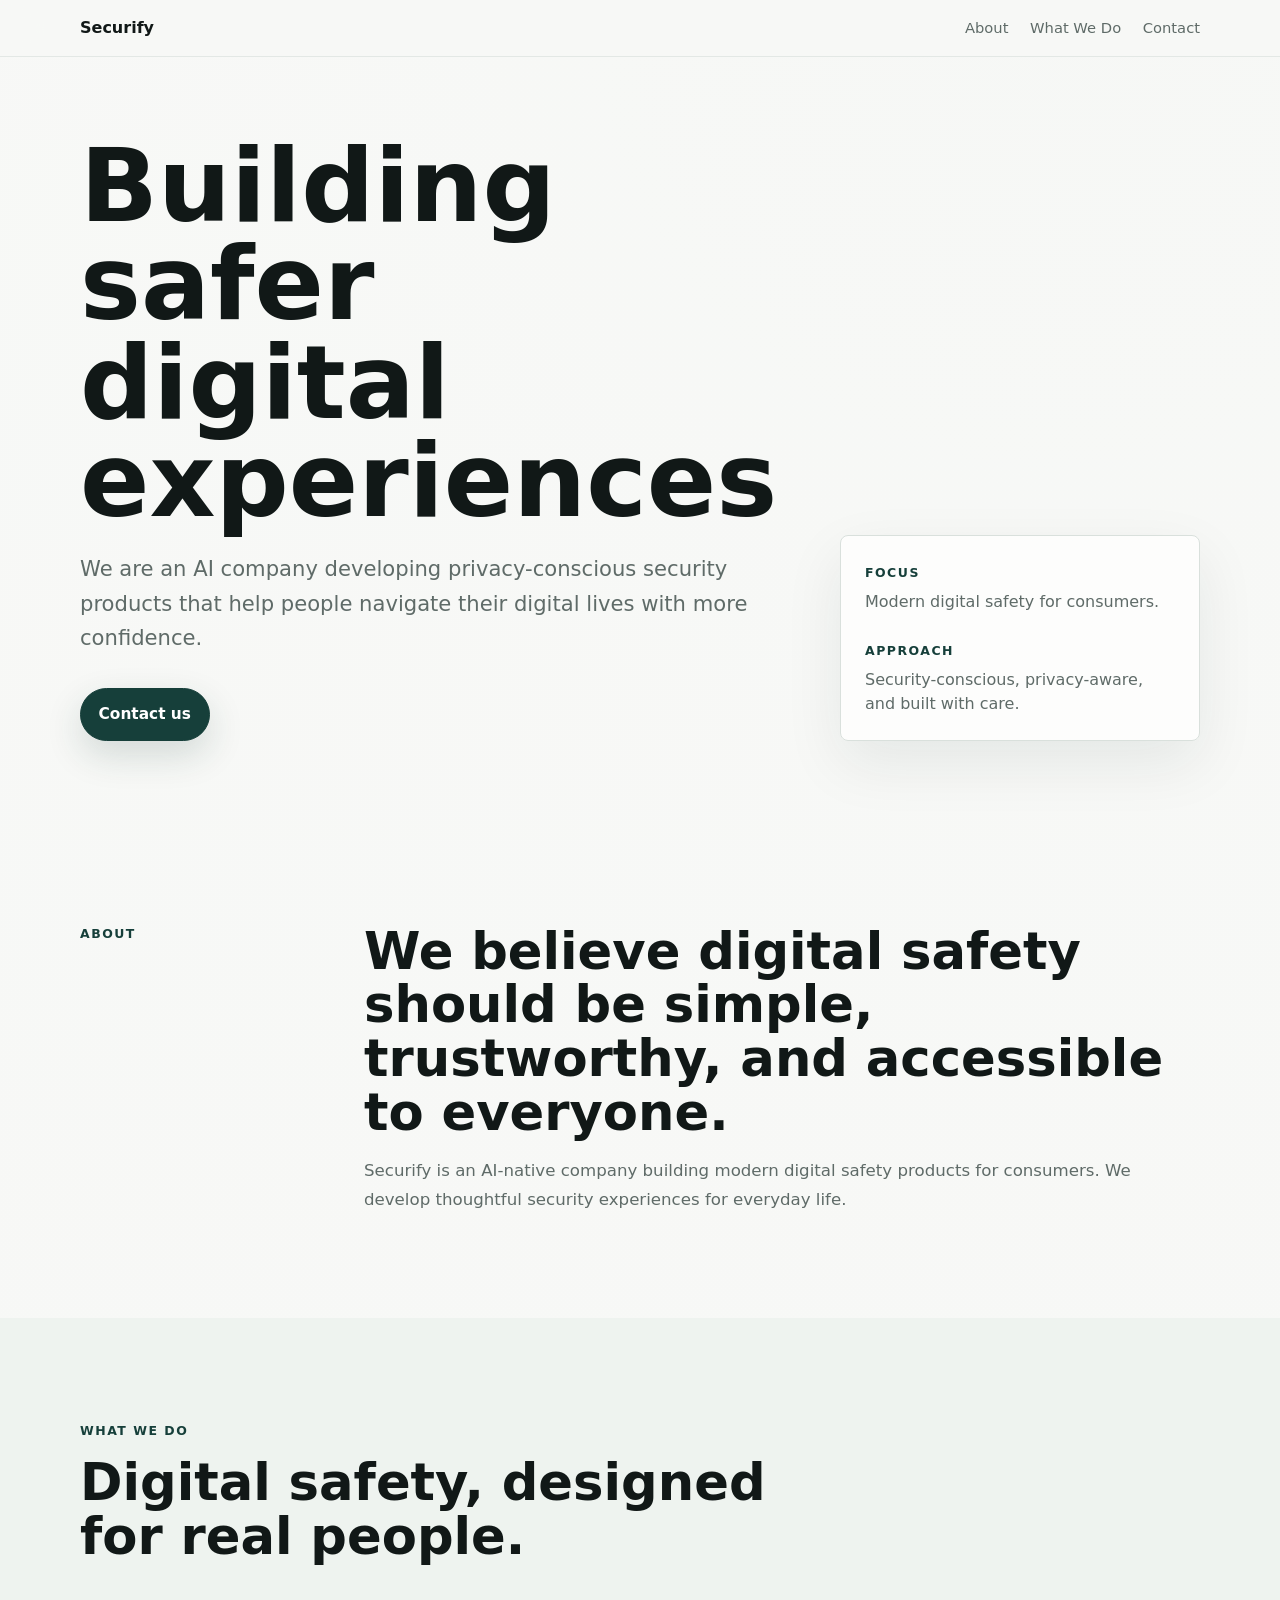
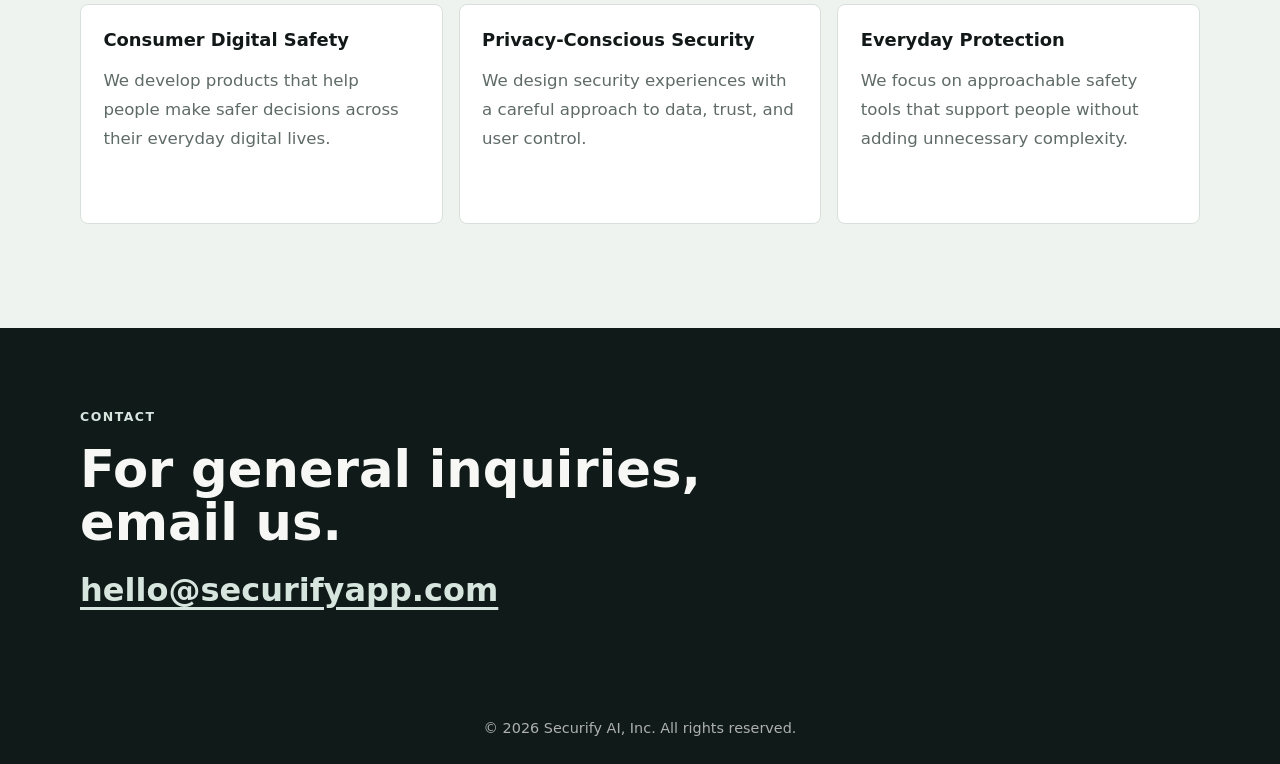
==== index.html @ 361f5d44 "feat: Share minimal notes for App Store biz enrollment" ====
<!DOCTYPE html>
<html lang="en">
  <head>
    <meta charset="UTF-8" />
    <meta name="viewport" content="width=device-width, initial-scale=1.0" />
    <title>Securify</title>
    <link rel="icon" type="image/svg+xml" href="./favicon.svg" />
    <link rel="stylesheet" href="./styles.css" />
  </head>
  <body>
    <header class="site-header" aria-label="Primary navigation">
      <a class="brand" href="#home" aria-label="Securify home">Securify</a>
      <nav class="site-nav" aria-label="Site navigation">
        <a href="#about">About</a>
        <a href="#work">What We Do</a>
        <a href="#contact">Contact</a>
      </nav>
    </header>

    <main id="home">
      <section class="hero section">
        <div class="section__inner hero__grid">
          <div class="hero__content">
            <h1>Building safer digital experiences</h1>
            <p class="hero__subheadline">
              We are an AI company developing privacy-conscious security
              products that help people navigate their digital lives with more
              confidence.
            </p>
            <a class="button" href="mailto:support@securifyapp.com">Contact us</a>
          </div>
          <div class="signal-panel" aria-label="Company focus">
            <div>
              <span class="signal-panel__label">Focus</span>
              <p>Modern digital safety for consumers.</p>
            </div>
            <div>
              <span class="signal-panel__label">Approach</span>
              <p>Security-conscious, privacy-aware, and built with care.</p>
            </div>
          </div>
        </div>
      </section>

      <section class="section" id="about" aria-labelledby="about-title">
        <div class="section__inner split">
          <p class="section-label">About</p>
          <div class="section-copy">
            <h2 id="about-title">
              We believe digital safety should be simple, trustworthy, and
              accessible to everyone.
            </h2>
            <p>
              Securify is an AI-native company building modern digital safety
              products for consumers. We develop
              thoughtful security experiences for everyday life.
            </p>
          </div>
        </div>
      </section>

      <section class="section section--soft" id="work" aria-labelledby="work-title">
        <div class="section__inner">
          <div class="section-heading">
            <p class="section-label">What We Do</p>
            <h2 id="work-title">Digital safety, designed for real people.</h2>
          </div>
          <div class="cards" aria-label="High-level areas of work">
            <article class="card">
              <h3>Consumer Digital Safety</h3>
              <p>
                We develop products that help people make safer decisions
                across their everyday digital lives.
              </p>
            </article>
            <article class="card">
              <h3>Privacy-Conscious Security</h3>
              <p>
                We design security experiences with a careful approach to data,
                trust, and user control.
              </p>
            </article>
            <article class="card">
              <h3>Everyday Protection</h3>
              <p>
                We focus on approachable safety tools that support people
                without adding unnecessary complexity.
              </p>
            </article>
          </div>
        </div>
      </section>

      <section class="section section--contact" id="contact" aria-labelledby="contact-title">
        <div class="section__inner contact-block">
          <p class="section-label">Contact</p>
          <h2 id="contact-title">For general inquiries, email us.</h2>
          <a class="contact-link" href="mailto:hello@securifyapp.com">hello@securifyapp.com</a>
        </div>
      </section>
    </main>

    <footer class="site-footer">
      <p>&copy; 2026 Securify AI, Inc. All rights reserved.</p>
    </footer>
  </body>
</html>
---- styles.css ----
:root {
  color-scheme: light;
  --bg: #f7f8f6;
  --bg-soft: #eef3ef;
  --surface: #ffffff;
  --surface-muted: #f5f7f4;
  --text: #111817;
  --muted: #5f6b68;
  --quiet: #87908d;
  --line: #d9e0dc;
  --accent: #163f3a;
  --accent-soft: #d7e5df;
  --shadow: rgba(18, 36, 34, 0.08);
  --max-width: 1120px;
}

* {
  box-sizing: border-box;
}

html {
  scroll-behavior: smooth;
}

html,
body {
  margin: 0;
  min-height: 100%;
}

body {
  background:
    linear-gradient(180deg, rgba(247, 248, 246, 0.96), rgba(247, 248, 246, 1)),
    radial-gradient(circle at 82% 0%, rgba(215, 229, 223, 0.68), transparent 30%);
  color: var(--text);
  font-family:
    Inter, ui-sans-serif, system-ui, -apple-system, BlinkMacSystemFont, "Segoe UI",
    sans-serif;
  line-height: 1.5;
  text-rendering: optimizeLegibility;
}

a {
  color: inherit;
  text-underline-offset: 0.18em;
}

a:focus-visible,
button:focus-visible {
  outline: 3px solid rgba(22, 63, 58, 0.24);
  outline-offset: 4px;
}

.site-header {
  position: sticky;
  top: 0;
  z-index: 10;
  display: flex;
  align-items: center;
  justify-content: space-between;
  gap: 1.5rem;
  width: 100%;
  padding: 1rem max(1.25rem, calc((100vw - var(--max-width)) / 2));
  border-bottom: 1px solid rgba(217, 224, 220, 0.68);
  background: rgba(247, 248, 246, 0.86);
  backdrop-filter: blur(18px);
}

.brand {
  font-size: 1rem;
  font-weight: 650;
  letter-spacing: 0;
  text-decoration: none;
}

.site-nav {
  display: flex;
  align-items: center;
  gap: 1.35rem;
  color: var(--muted);
  font-size: 0.92rem;
}

.site-nav a {
  text-decoration: none;
}

.site-nav a:hover {
  color: var(--text);
}

.section {
  padding: 6.5rem 1.25rem;
}

.section__inner {
  width: min(100%, var(--max-width));
  margin: 0 auto;
}

.hero {
  min-height: 76vh;
  min-height: 76dvh;
  display: flex;
  align-items: center;
  padding-top: 5rem;
  padding-bottom: 5rem;
}

.hero__grid {
  display: grid;
  grid-template-columns: minmax(0, 1fr) minmax(280px, 360px);
  gap: 5rem;
  align-items: end;
}

.hero__content {
  max-width: 760px;
}

.eyebrow,
.section-label,
.signal-panel__label {
  margin: 0;
  color: var(--accent);
  font-size: 0.78rem;
  font-weight: 700;
  letter-spacing: 0.12em;
  text-transform: uppercase;
}

h1,
h2,
h3,
p {
  margin-top: 0;
}

h1 {
  max-width: 12ch;
  margin-bottom: 1.35rem;
  font-size: clamp(3.5rem, 8vw, 7rem);
  font-weight: 620;
  letter-spacing: 0;
  line-height: 0.96;
}

h2 {
  margin-bottom: 1rem;
  font-size: clamp(2rem, 4vw, 3.4rem);
  font-weight: 600;
  letter-spacing: 0;
  line-height: 1.05;
}

h3 {
  margin-bottom: 0.75rem;
  font-size: 1.12rem;
  font-weight: 650;
  letter-spacing: 0;
}

.hero__subheadline {
  max-width: 62ch;
  margin-bottom: 2rem;
  color: var(--muted);
  font-size: clamp(1.1rem, 2vw, 1.32rem);
  line-height: 1.65;
}

.button {
  display: inline-flex;
  align-items: center;
  min-height: 3rem;
  padding: 0.85rem 1.1rem;
  border: 1px solid var(--accent);
  border-radius: 999px;
  background: var(--accent);
  color: #ffffff;
  font-size: 0.96rem;
  font-weight: 650;
  text-decoration: none;
  box-shadow: 0 14px 36px rgba(22, 63, 58, 0.16);
  transition:
    background 160ms ease,
    transform 160ms ease,
    box-shadow 160ms ease;
}

.button:hover {
  background: #0f312d;
  transform: translateY(-1px);
  box-shadow: 0 18px 42px rgba(22, 63, 58, 0.2);
}

.signal-panel {
  display: grid;
  gap: 1.5rem;
  padding: 1.5rem;
  border: 1px solid var(--line);
  border-radius: 8px;
  background: rgba(255, 255, 255, 0.72);
  box-shadow: 0 22px 60px var(--shadow);
}

.signal-panel p {
  margin: 0.35rem 0 0;
  color: var(--muted);
  font-size: 1rem;
}

.split {
  display: grid;
  grid-template-columns: 220px minmax(0, 1fr);
  gap: 4rem;
  align-items: start;
}

.section-copy {
  max-width: 800px;
}

.section-copy p,
.card p {
  margin-bottom: 0;
  color: var(--muted);
  font-size: 1.04rem;
  line-height: 1.75;
}

.section--soft {
  background: var(--bg-soft);
}

.section-heading {
  max-width: 720px;
  margin-bottom: 2.5rem;
}

.section-heading .section-label {
  margin-bottom: 1rem;
}

.cards {
  display: grid;
  grid-template-columns: repeat(3, minmax(0, 1fr));
  gap: 1rem;
}

.card {
  min-height: 220px;
  padding: 1.4rem;
  border: 1px solid var(--line);
  border-radius: 8px;
  background: var(--surface);
}

.contact-link {
  color: var(--accent);
  font-weight: 650;
}

.section--contact {
  padding-top: 5rem;
  padding-bottom: 5rem;
  background: #101a18;
  color: #f7f8f6;
}

.contact-block {
  max-width: var(--max-width);
}

.contact-block .section-label {
  margin-bottom: 1rem;
  color: var(--accent-soft);
}

.contact-block h2 {
  max-width: 700px;
}

.contact-link {
  color: #d7e5df;
  font-size: clamp(1.35rem, 3vw, 2rem);
}

.site-footer {
  padding: 1.5rem 1.25rem;
  background: #101a18;
  color: rgba(247, 248, 246, 0.68);
  text-align: center;
}

.site-footer p {
  margin: 0;
  font-size: 0.9rem;
}

body.page--policy {
  overflow-x: hidden;
  overflow-y: auto;
  background:
    radial-gradient(circle at 18% 78%, rgba(255, 198, 151, 0.54), transparent 30%),
    radial-gradient(circle at 83% 12%, rgba(187, 150, 225, 0.32), transparent 28%),
    linear-gradient(125deg, #d37f6f 0%, #c98f92 42%, #6c5671 100%);
  color: #fff4ee;
}

.policy-page {
  position: relative;
  min-height: 100vh;
  min-height: 100dvh;
  padding: 3rem 1.5rem;
}

.policy-page::before {
  content: "";
  position: fixed;
  inset: 0;
  background-image:
    linear-gradient(rgba(255, 255, 255, 0.028) 1px, transparent 1px),
    linear-gradient(90deg, rgba(255, 255, 255, 0.022) 1px, transparent 1px);
  background-size: 120px 120px;
  mix-blend-mode: soft-light;
  opacity: 0.08;
  pointer-events: none;
}

.policy-card {
  position: relative;
  z-index: 1;
  width: min(100%, 860px);
  margin: 0 auto;
  padding: 2.25rem;
  border: 1px solid rgba(255, 244, 238, 0.18);
  border-radius: 28px;
  background: rgba(91, 48, 62, 0.22);
  box-shadow:
    0 24px 60px rgba(55, 20, 31, 0.2),
    inset 0 1px 0 rgba(255, 255, 255, 0.08);
  backdrop-filter: blur(18px);
}

.policy-eyebrow,
.policy-meta {
  margin: 0;
  color: rgba(255, 244, 238, 0.7);
}

.policy-eyebrow {
  font-size: 0.95rem;
  letter-spacing: 0.12em;
  text-transform: uppercase;
}

.policy-card h1 {
  max-width: 10ch;
  margin-top: 0.8rem;
  margin-bottom: 0.75rem;
  font-size: clamp(2.5rem, 8vw, 5.5rem);
  line-height: 0.95;
}

.policy-intro {
  max-width: 58ch;
  margin: 0 0 2rem;
  color: rgba(255, 244, 238, 0.9);
  font-size: 1.05rem;
  line-height: 1.7;
}

.policy-content {
  display: grid;
  gap: 1.5rem;
}

.policy-content section {
  display: grid;
  gap: 0.6rem;
}

.policy-content h2 {
  margin: 0;
  font-size: 1.1rem;
  letter-spacing: 0;
}

.policy-content p,
.policy-content li {
  margin: 0;
  color: rgba(255, 244, 238, 0.9);
  font-size: 1rem;
  line-height: 1.7;
}

.policy-content ul {
  display: grid;
  gap: 0.45rem;
  margin: 0;
  padding-left: 1.25rem;
}

.policy-link {
  color: inherit;
}

.policy-link:hover {
  color: #ffffff;
}

@media (max-width: 820px) {
  .site-header {
    align-items: flex-start;
    flex-direction: column;
    gap: 0.9rem;
  }

  .site-nav {
    width: 100%;
    gap: 0.85rem;
    overflow-x: auto;
    padding-bottom: 0.15rem;
  }

  .hero {
    min-height: auto;
    padding-top: 4.5rem;
  }

  .hero__grid,
  .split,
  .cards {
    grid-template-columns: 1fr;
  }

  .hero__grid,
  .split {
    gap: 2.5rem;
  }

  .section {
    padding: 4.5rem 1.1rem;
  }

  h1 {
    max-width: 11ch;
    font-size: clamp(3rem, 14vw, 4.8rem);
  }

  h2 {
    font-size: clamp(1.75rem, 8vw, 2.6rem);
  }

}

@media (max-width: 520px) {
  .site-nav {
    font-size: 0.86rem;
  }

  .button {
    width: 100%;
    justify-content: center;
  }

  .signal-panel,
  .card {
    padding: 1.15rem;
  }

  .policy-page {
    padding:
      calc(1.25rem + env(safe-area-inset-top))
      1rem
      calc(1.5rem + env(safe-area-inset-bottom));
  }

  .policy-card {
    padding: 1.35rem;
    border-radius: 22px;
  }

  .policy-card h1 {
    max-width: none;
    margin-bottom: 0.85rem;
    font-size: clamp(2rem, 13vw, 3rem);
    line-height: 0.95;
  }

  .policy-intro,
  .policy-content p,
  .policy-content li {
    font-size: 0.98rem;
  }
}
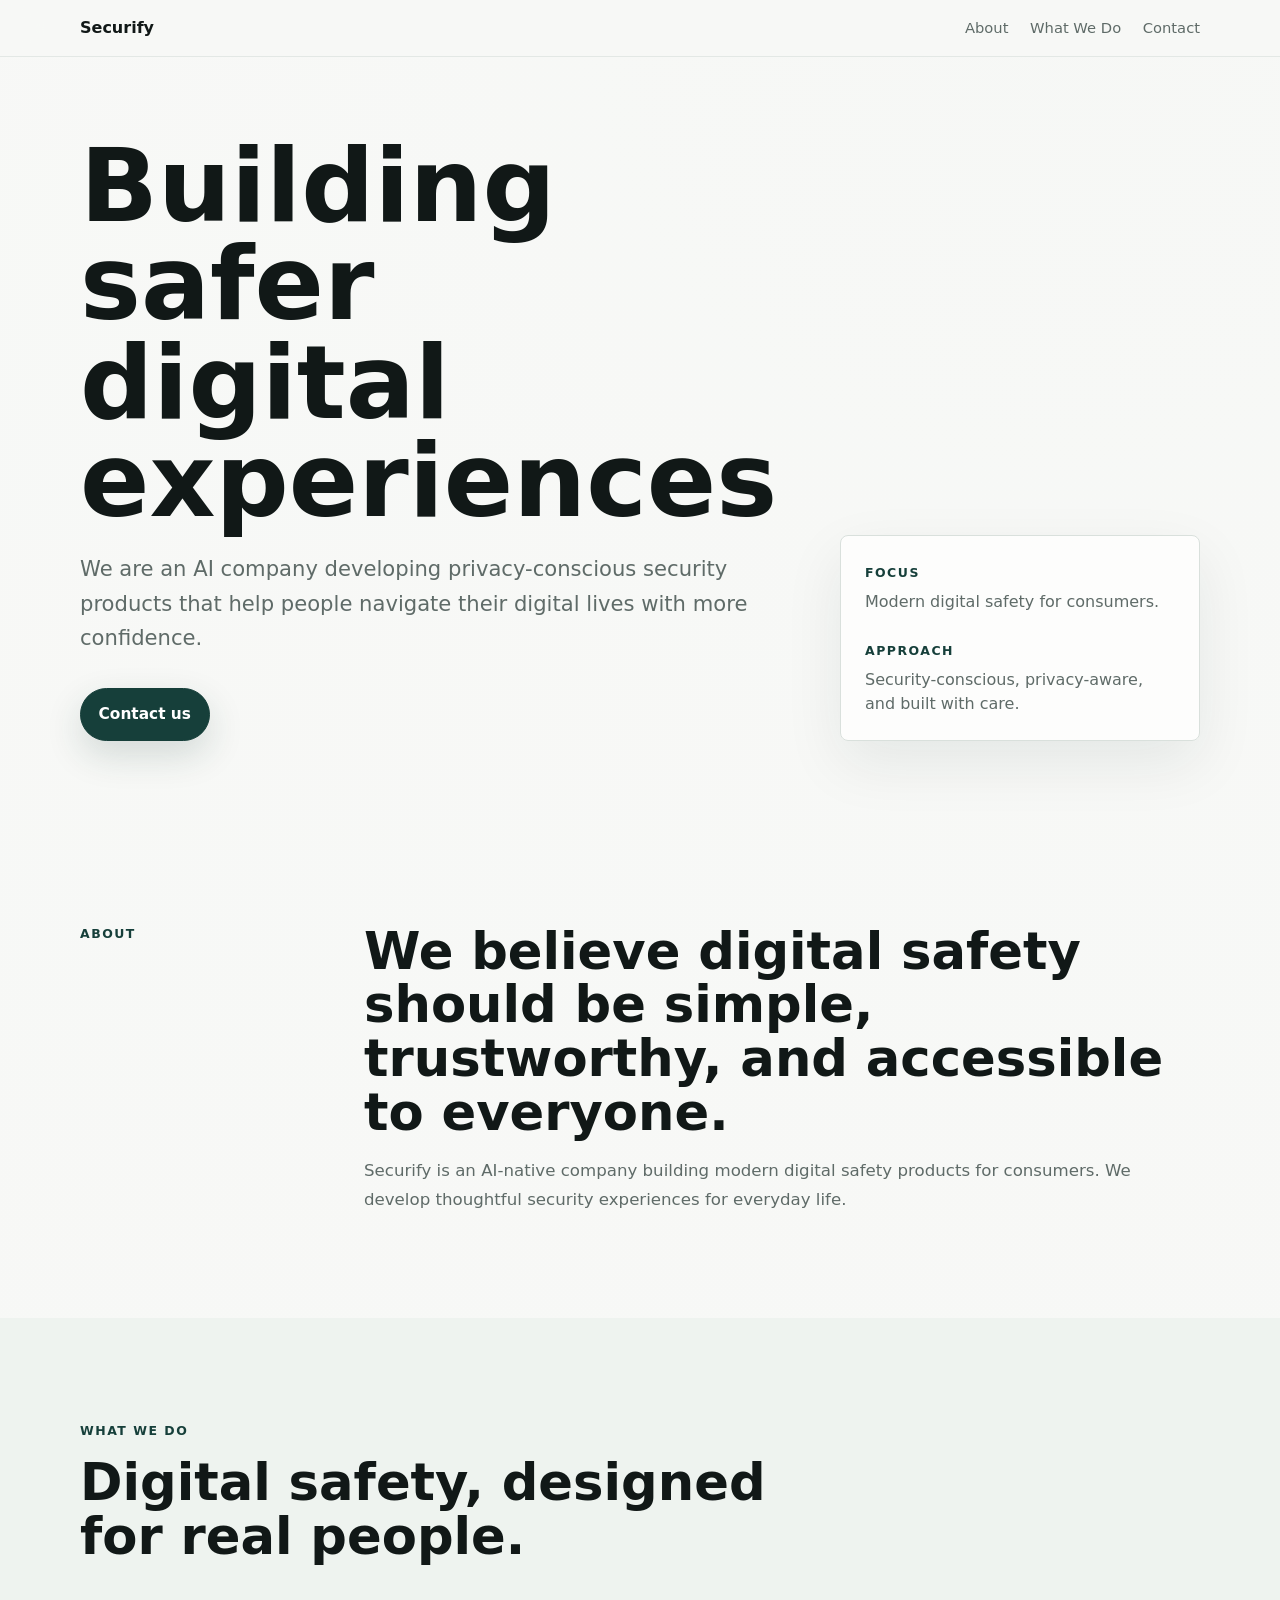
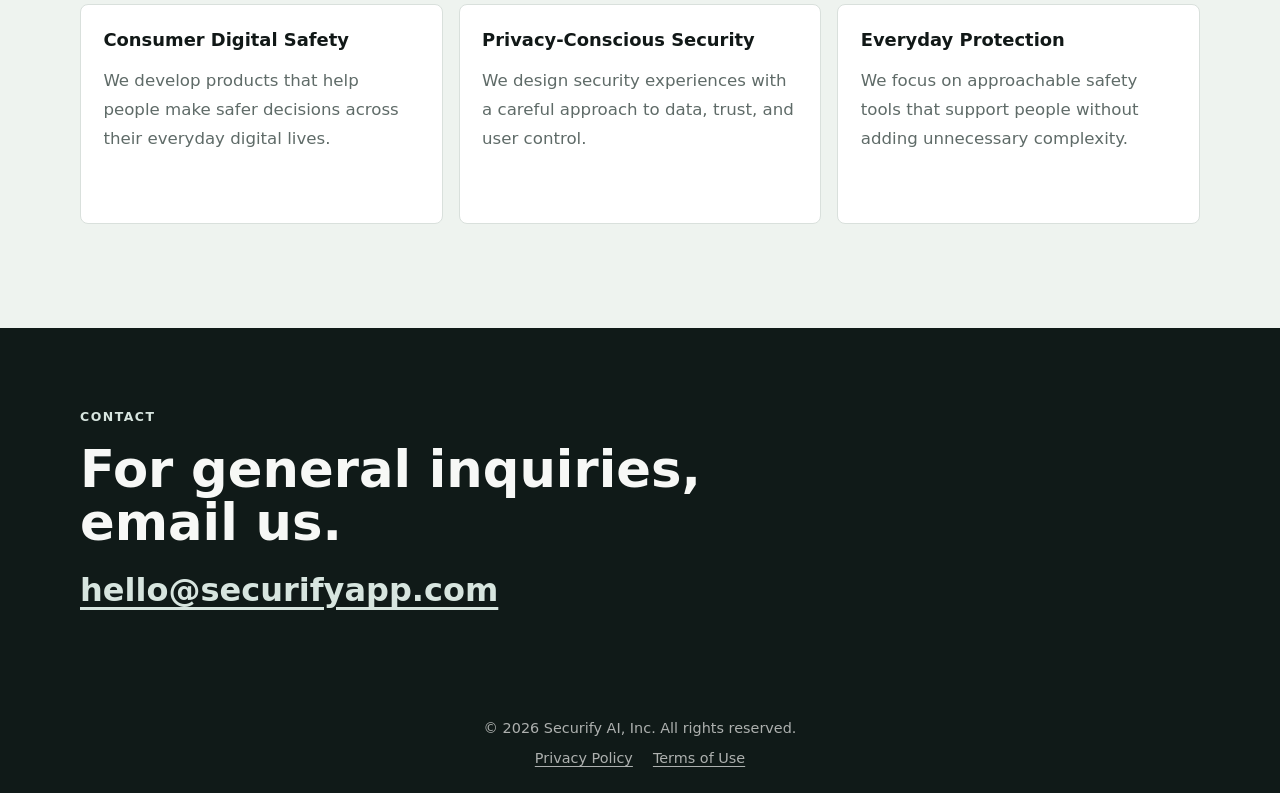
==== commit 907fde03: "feat: Link privacy policy and terms of use from homepage footer Co-Authored-By: Claude Sonnet 5 <nor" ====
--- a/index.html
+++ b/index.html
@@ -3,8 +3,12 @@
   <head>
     <meta charset="UTF-8" />
     <meta name="viewport" content="width=device-width, initial-scale=1.0" />
+    <meta
+      http-equiv="Content-Security-Policy"
+      content="default-src 'self'; script-src 'self'; style-src 'self'; img-src 'self'; font-src 'self'; object-src 'none'; base-uri 'none'; form-action 'self'"
+    />
     <title>Securify</title>
-    <link rel="icon" type="image/svg+xml" href="./favicon.svg" />
+    <link rel="icon" type="image/x-icon" href="./favicon.ico" />
     <link rel="stylesheet" href="./styles.css" />
   </head>
   <body>
@@ -102,6 +106,10 @@
 
     <footer class="site-footer">
       <p>&copy; 2026 Securify AI, Inc. All rights reserved.</p>
+      <nav class="footer-links" aria-label="Legal">
+        <a href="/privacy-policy/">Privacy Policy</a>
+        <a href="/terms-of-use/">Terms of Use</a>
+      </nav>
     </footer>
   </body>
 </html>
--- a/styles.css
+++ b/styles.css
@@ -297,6 +297,64 @@
   font-size: 0.9rem;
 }
 
+.footer-links {
+  margin-top: 0.5rem;
+  display: flex;
+  justify-content: center;
+  gap: 1.25rem;
+}
+
+.footer-links a {
+  color: inherit;
+  font-size: 0.9rem;
+  text-decoration: underline;
+}
+
+.footer-links a:hover {
+  color: #f7f8f6;
+}
+
+body.page--support {
+  display: flex;
+  min-height: 100vh;
+  min-height: 100dvh;
+  flex-direction: column;
+}
+
+.page--support main {
+  display: flex;
+  flex: 1;
+}
+
+.support {
+  display: flex;
+  min-height: auto;
+  flex: 1;
+  align-items: center;
+}
+
+.support__content {
+  max-width: 760px;
+}
+
+.support__content .section-label {
+  margin-bottom: 1rem;
+}
+
+.support__content h1 {
+  max-width: 10ch;
+}
+
+.support__email {
+  margin: 1.25rem 0 0;
+  color: var(--muted);
+}
+
+.support__email a {
+  color: var(--accent);
+  font-weight: 650;
+}
+
 body.page--policy {
   overflow-x: hidden;
   overflow-y: auto;
@@ -409,6 +467,55 @@
   color: #ffffff;
 }
 
+.delete-form {
+  display: grid;
+  gap: 1.25rem;
+  margin: 0 0 1.5rem;
+}
+
+.form-field {
+  display: grid;
+  gap: 0.4rem;
+}
+
+.form-field label {
+  font-size: 0.9rem;
+  letter-spacing: 0.02em;
+  color: rgba(255, 244, 238, 0.85);
+}
+
+.form-field input,
+.form-field textarea {
+  font: inherit;
+  color: #fff4ee;
+  background: rgba(255, 244, 238, 0.1);
+  border: 1px solid rgba(255, 244, 238, 0.25);
+  border-radius: 12px;
+  padding: 0.7rem 0.9rem;
+  resize: vertical;
+}
+
+.form-field input::placeholder,
+.form-field textarea::placeholder {
+  color: rgba(255, 244, 238, 0.45);
+}
+
+.form-field input:focus-visible,
+.form-field textarea:focus-visible {
+  outline: 2px solid rgba(255, 244, 238, 0.6);
+  outline-offset: 2px;
+}
+
+.delete-form .button {
+  justify-self: start;
+  border: none;
+  cursor: pointer;
+}
+
+.form-fallback {
+  max-width: 58ch;
+}
+
 @media (max-width: 820px) {
   .site-header {
     align-items: flex-start;
